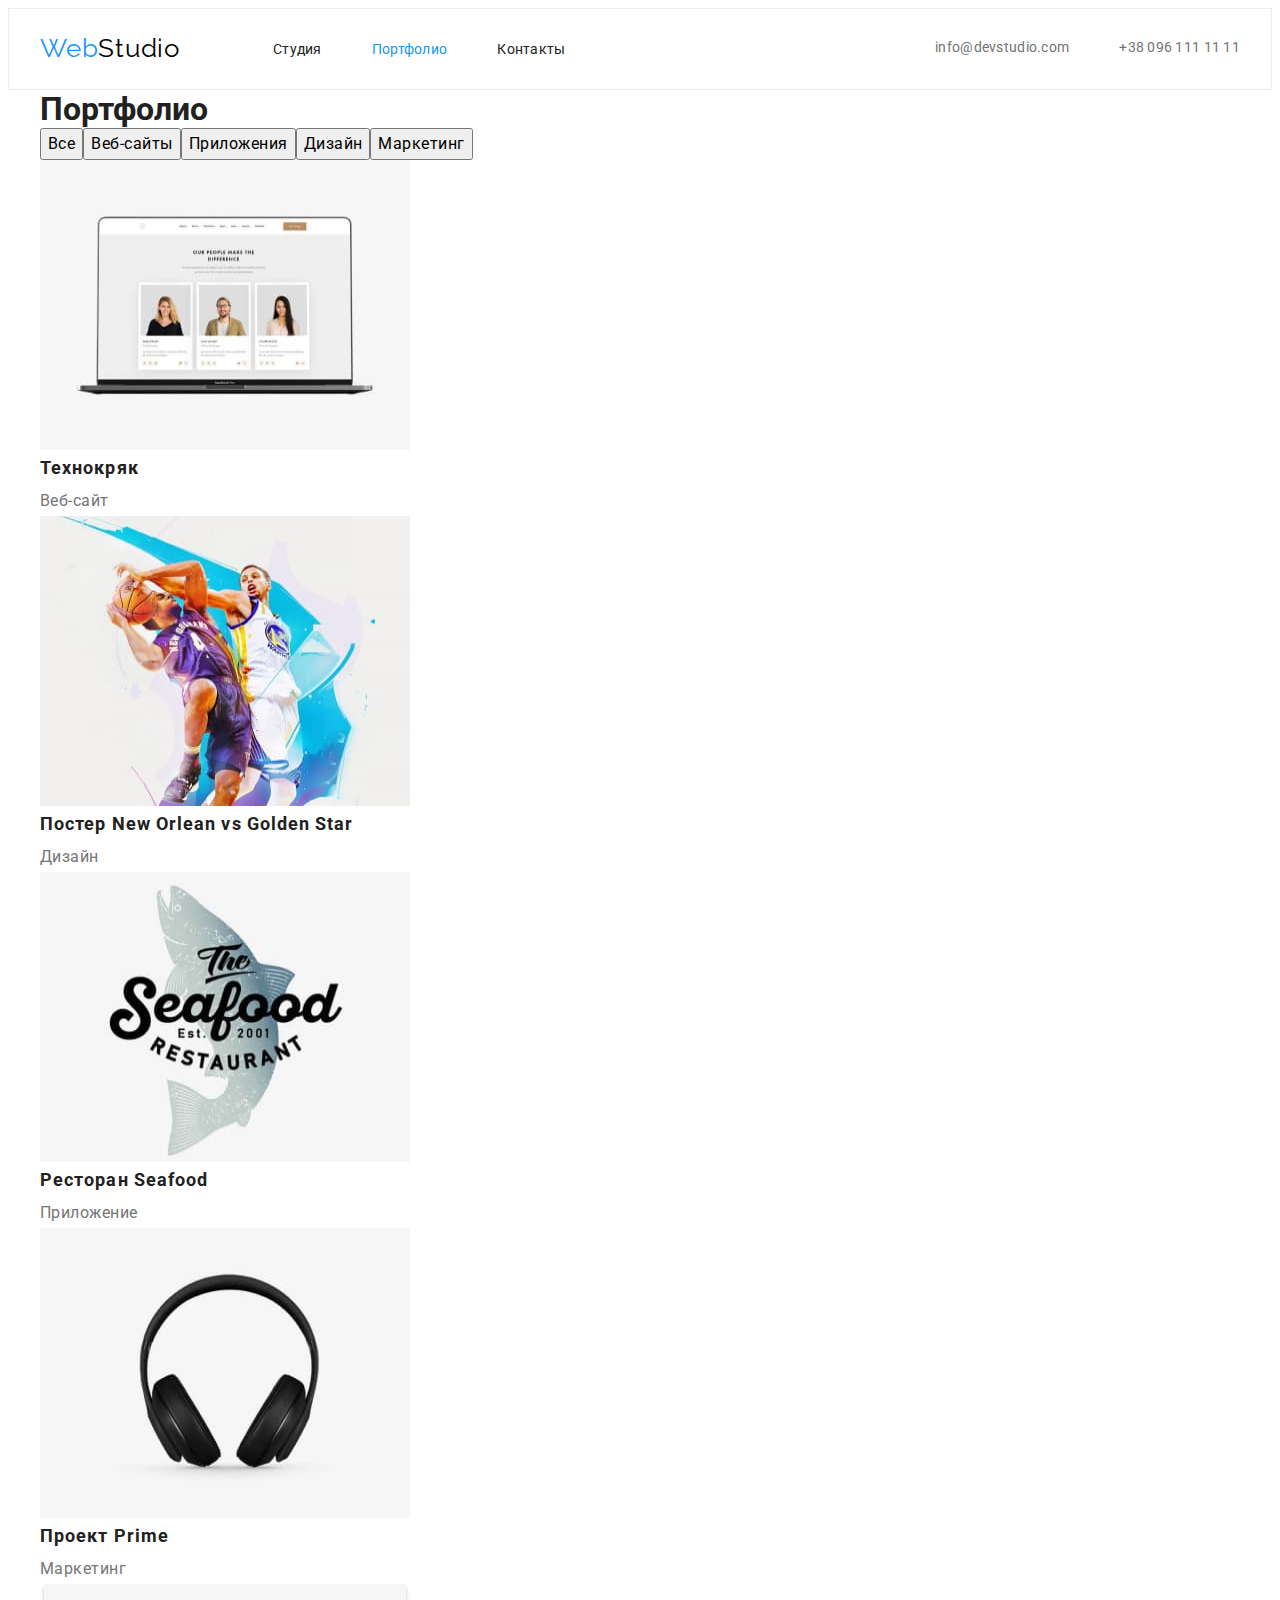
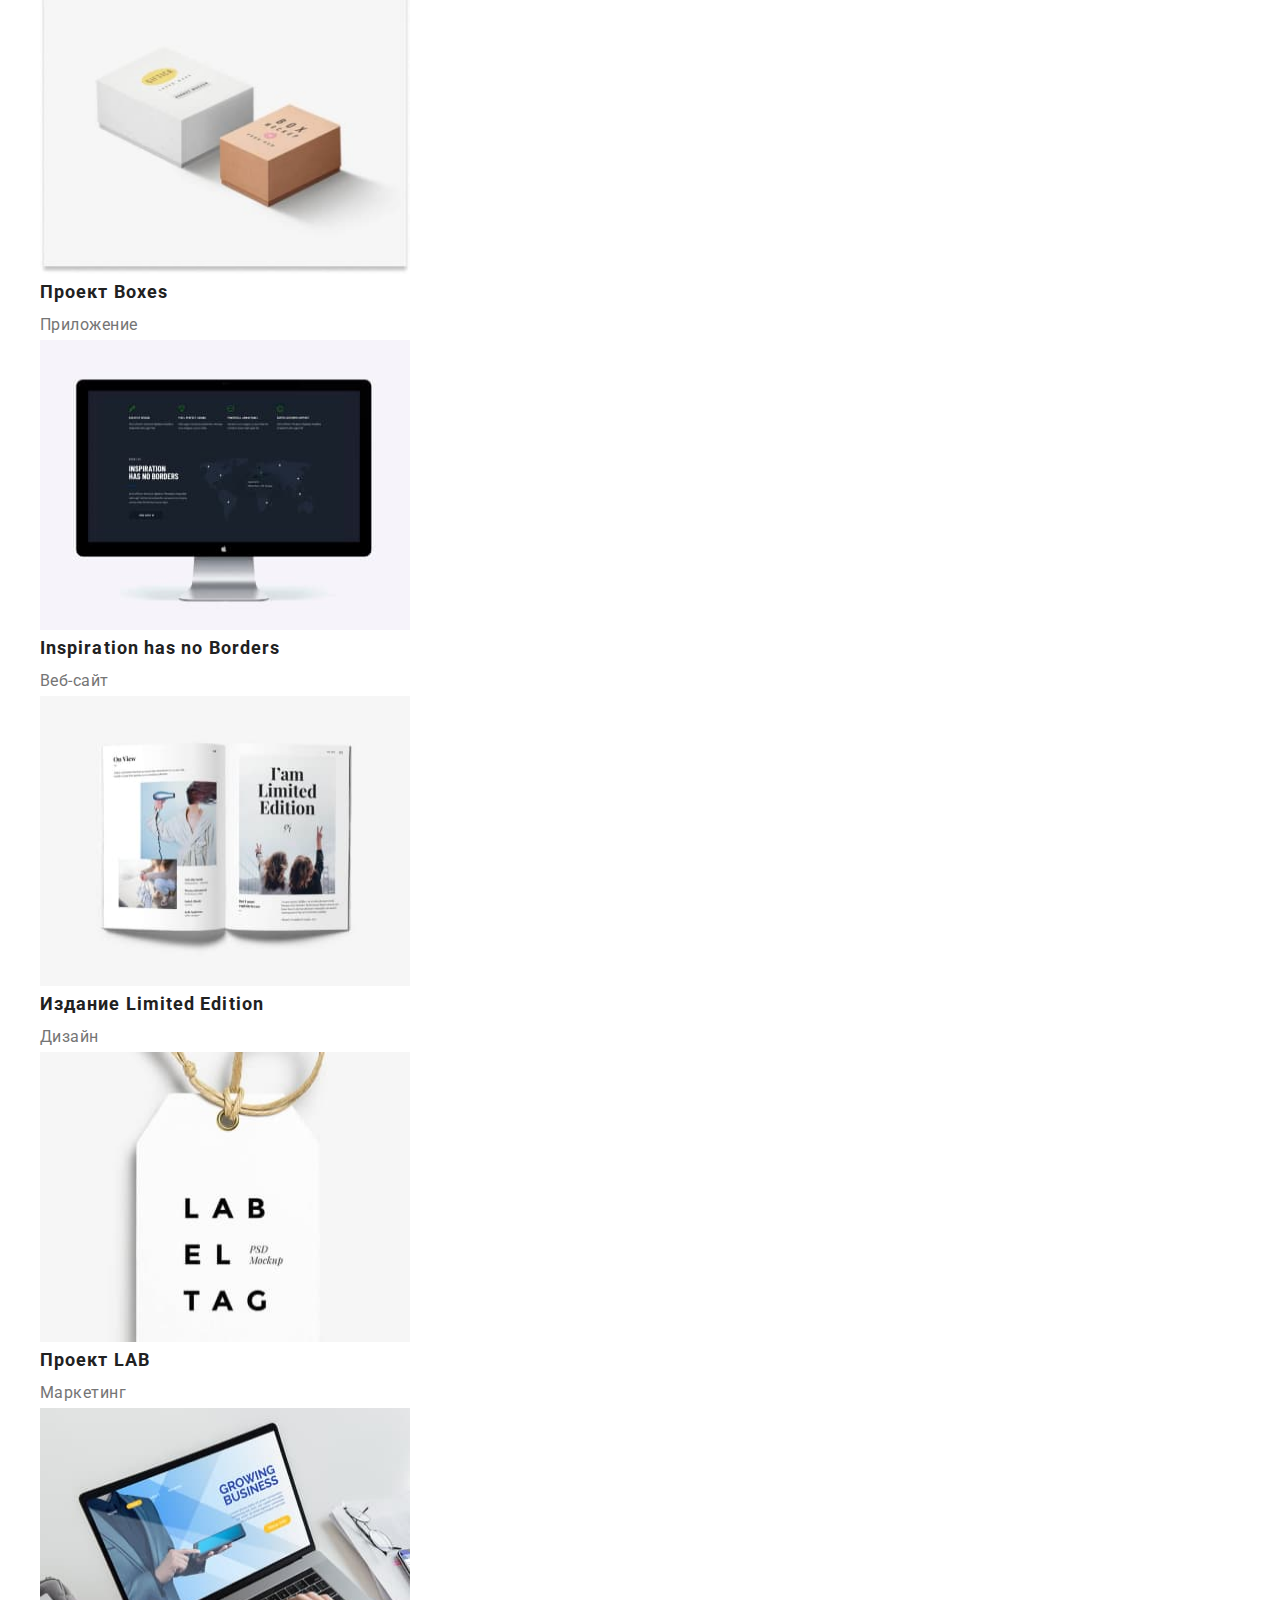
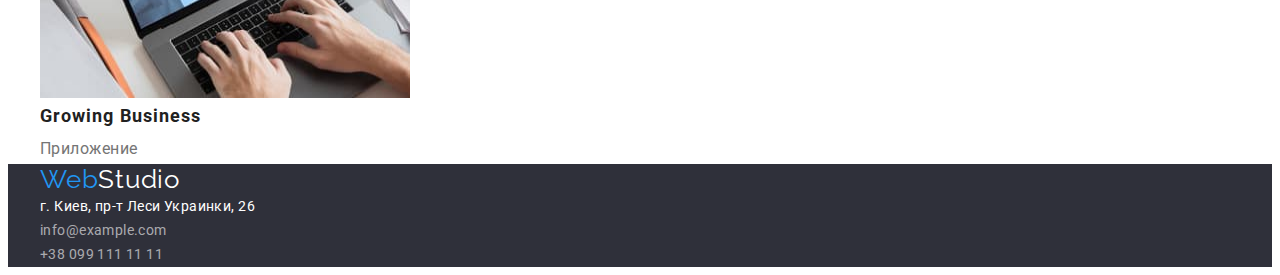
==== portfolio.html @ d072f364 "Добавляет некоторые флекс-контейнеры" ====
<!DOCTYPE html>
<html lang="ru">

<head>
    <meta charset="UTF-8">
    <meta http-equiv="X-UA-Compatible" content="IE=edge">
    <meta name="viewport" content="width=device-width, initial-scale=1.0">
    <title>Портфолио</title>
    <link rel="preconnect" href="https://fonts.googleapis.com">
    <link rel="preconnect" href="https://fonts.gstatic.com" crossorigin>
    <link href="https://fonts.googleapis.com/css2?family=Raleway:wght@700&family=Roboto:wght@400;500;700;900&display=swap"
    rel="stylesheet">
    <link rel="stylesheet" href="https://cdnjs.cloudflare.com/ajax/libs/modern-normalize/1.1.0/modern-normalize.min.css"
        integrity="sha512-wpPYUAdjBVSE4KJnH1VR1HeZfpl1ub8YT/NKx4PuQ5NmX2tKuGu6U/JRp5y+Y8XG2tV+wKQpNHVUX03MfMFn9Q=="
        crossorigin="anonymous" referrerpolicy="no-referrer" />
    <link rel="stylesheet" href="./css/styles.css">
</head>
<body class="body">
    <!-- HEADER -->
    <header class="page-header">
        <div class="container page-header-container">
        <nav class="navigation">
            <a class="logo link" href="/" lang="en">
                Web<span class="logo-dark">Studio</span></a>
            <ul class="menu list">
                <li class="menu-item">
                    <a class="menu-link link" href="">Студия</a>
                </li>
                <li class="menu-item">
                    <a class="menu-link link current" href="">Портфолио</a>
                </li>
                <li class="menu-item">
                    <a class="menu-link link" href="">Контакты</a>
                </li>
            </ul>
        </nav>
        <ul class="page-header-contacts list">
            <li>
                <a class="page-header-mail link" href="mailto:info@devstudio.com">info@devstudio.com</a>
            </li>
            <li>
                <a class="page-header-tel link" href="tel:+380961111111">+38 096 111 11 11</a>
            </li>
        </ul>
    </div>
    </header>
<main>
    <!-- PORTFOLIO -->
    <section class="portfolio-section">
        <div class="container">
        <h1 class="Invisible-title">Портфолио</h1>
        <ul class="project-btn-list list">
            <li class="project-list-item"> <button class="project-modal-btn" type="button">Все</button></li>
            <li class="project-list-item"> <button class="project-modal-btn" type="button">Веб-сайты</button></li>
            <li class="project-list-item"> <button class="project-modal-btn" type="button">Приложения</button></li>
            <li class="project-list-item"> <button class="project-modal-btn" type="button">Дизайн</button></li>
            <li class="project-list-item"> <button class="project-modal-btn" type="button">Маркетинг</button></li>
        </ul>
        <ul class="project-list list">
            <li class="project-list-item">
                <img class="project-img" src="./images/portfolio/technocrack-web.jpg" alt="Ноутбук с веб-сайтом" width="370" height="290" >
                <h2 class="project-title">Технокряк</h2>
                <p class="project-text">Веб-сайт</p>
            </li>
            <li class="project-list-item">
                <img class="project-img" src="./images/portfolio/poster-new-orlean.jpg" alt="Постер" width="370" height="290" >
                <h2 class="project-title">Постер <span lang="en">New Orlean vs Golden Star</span></h2>
                <p class="project-text">Дизайн</p>
            </li>
            <li class="project-list-item">
                <img class="project-img" src="./images/portfolio/seafood.jpg" alt="Название ресторана" width="370" height="290" >
                <h2 class="project-title">Ресторан <span lang="en">Seafood</span></h2>
                <p class="project-text">Приложение</p>
            </li>
            <li class="project-list-item">
                <img class="project-img" src="./images/portfolio/project-prime.jpg" alt="Наушники" width="370" height="290" >
                <h2 class="project-title">Проект <span lang="en">Prime</span></h2>
                <p class="project-text">Маркетинг</p>
            </li>
            <li class="project-list-item">
                <img class="project-img" src="./images/portfolio/project-boxes.jpg" alt="Две коробки" width="370" height="290" >
                <h2 class="project-title">Проект <span lang="en">Boxes</span></h2>
                <p class="project-text">Приложение</p>
            </li>
            <li class="project-list-item">
                <img class="project-img" src="./images/portfolio/inspiration-web.jpg" alt="Монитор" width="370" height="290" >
                <h2 class="project-title" lang="en">Inspiration has no Borders</h2>
                <p class="project-text">Веб-сайт</p>
            </li>
            <li class="project-list-item">
                <img class="project-img" src="./images/portfolio/limited-edition.jpg" alt="Открытая книга" width="370" height="290" >
                <h2 class="project-title">Издание <span lang="en">Limited Edition</span></h2>
                <p class="project-text">Дизайн</p>
            </li>
            <li class="project-list-item">
                <img class="project-img" src="./images/portfolio/project-lab.jpg" alt="Бирка" width="370" height="290" >
                <h2 class="project-title">Проект <span lang="en">LAB</span></h2>
                <p class="project-text">Маркетинг</p>
            </li>
            <li class="project-list-item">
                <img class="project-img" src="./images/portfolio/growing-bisness-app.jpg" alt="Печатает на ноутбуке" width="370" height="290" >
                <h2 class="project-title" lang="en">Growing Business</h2>
                <p class="project-text">Приложение</p>
            </li>
        </ul>
    </div>
    </section>
</main>
    <!-- FOOTER -->
    <footer class="footer">
        <div class="container">
            <a class="logo link" href="/" lang="en">Web<span class="logo-light">Studio</span></a>
            <!-- CONTACT INFORMATION -->
        <address class="contact-info">
            <ul class="contact-list list">
                <li class="contact-list-item"> 
                    <a class="contact-list-link link map" href="https://goo.gl/maps/mqFkWckFCeggj8cy6" target="_blank" rel="noopener noreferrer">г. Киев,
                        пр-т
                        Леси Украинки, 26</a>
                </li>
                <li class="contact-list-item">
                    <a  class="contact-list-link link connection" href="mailto:info@example.com">info@example.com</a>
                </li>
                <li class="contact-list-item">
                    <a  class="contact-list-link link connection" href="tel:+380991111111">+38 099 111 11 11</a>
                </li>
            </ul>
        </address>
    </div>
    </footer>
</body>

</html>
---- css/styles.css ----
:root{
    --primary-font-family:'Roboto', sans-serif;
    --secondary-font-family:'Raleway', sans-serif;
    --accent-color: #2196F3;
    --primary-text-color: #212121;
    --secondary-text-color: #757575;
    --background-modal-btn-color: #188CE8;
    --background-dark-color: #2F303A;
    --auxiliary-light-text-color: #FFFFFF;
    --auxiliary-dark-text-color: #000000;
}
/*======= COMPONENTS======= */
h1,h2,h3,p{
    margin-top: 0;
    margin-bottom: 0;
}

ul,ol{
    margin-top: 0;
    margin-bottom: 0;
    padding-left: 0;
}

img{
    display: block;
}

.list{
    list-style: none;
}

.link{
    text-decoration: none;
}
.body{
    font-family: var(--primary-font-family);
    color:var(--primary-text-color);
}

.container{
    width: 1200px;
    margin-left: auto;
    margin-right: auto;
    padding-right: 15px;
    padding-left: 15px;
}

.section{
    padding-top: 94px;
    padding-bottom: 94px;
}

/*======= /COMPONENTS======= */

/* =======HEADER======== */
.page-header{
    padding-top: 24px;
    padding-bottom: 25px;
    border: 1px solid #ECECEC;
}

.page-header-container{
    display: flex;
    align-items: center;
    justify-content: space-between;
}

.navigation{
    display: flex;
    align-items: center;
}

.logo{
    margin-right: 93px;
}

.menu{
    display: flex;
    }

.menu-item:not(:last-child){
    margin-right: 50px;
}

.page-header-contacts{
    display: flex;
    align-items: center;
}

.page-header-tel{
    margin-left: 50px;
}

.logo{
    font-family:var(--secondary-font-family);
    font-size: 26px;
    line-height: 1.19;
    letter-spacing: 0.03em;
    color: var(--accent-color);
}
.logo-dark{
    color: var(--auxiliary-dark-text-color);
}
.logo-light{
    color: var(--auxiliary-light-text-color);
}

.menu-link{
    font-size: 14px;
    line-height: 1.14;
    letter-spacing: 0.02em;
    color: var(--primary-text-color);
}

.menu-link:hover,
.menu-link:focus{
    color: var(--accent-color);
}

.menu-link.current{
    color: var(--accent-color);
}

.page-header-contacts{
    font-size: 14px;
    line-height: 1.14;
    letter-spacing: 0.02em;
    color: var(--secondary-text-color);
}

.page-header-mail:hover,
.page-header-mail:focus{
    color: var(--accent-color);
}

.page-header-tel:hover,
.page-header-tel:focus{
    color: var(--accent-color);
}
.page-header-mail,
.page-header-tel{
    color:var(--secondary-text-color)
}
/* =======/HEADER======== */

/* ========HERO======== */
.hero{
    background-color: var(--background-dark-color);
    text-align: center;
}

.hero-title{
    font-size: 44px;
    line-height: 1.36;
    letter-spacing: 0.06em;
    text-transform: uppercase;
    color: var(--auxiliary-light-text-color);
}

.modal-btn{
    min-width: 200px;
    border-radius: 4px;
    padding: 10px 32px;

    font-family: inherit;
    font-size: 16px;
    line-height: 1.88;
    letter-spacing: 0.06em;
    cursor: pointer;
    color: var(--auxiliary-light-text-color);
    background-color:var(--accent-color);
}

.modal-btn:hover,
.modal-btn:focus{
    color: var(--auxiliary-light-text-color);
    background-color: var(--background-modal-btn-color);
}
/* ========/HERO======== */

/* =======FEATURES======= */
.features-list-item-title{
    font-family: var(--primary-font-family);
    font-weight: 700;
    font-size: 14px;
    line-height: 1.14;
    letter-spacing: 0.03em;
    text-transform: uppercase;
}

.features-list-text{
    font-size: 14px;
    line-height: 1.71;
    letter-spacing: 0.03em;
    color: var(--secondary-text-color);
}

.features-list{
    display: flex;
}
/* =======/FEATURES======= */

/* ========ABOUT======== */
.about{
    padding-bottom: 94px;
}

.title{
    font-size: 36px;
    line-height: 1.17;
    letter-spacing: 0.03em;
     }
/* ========/ABOUT======== */

/*========OUR TEAM========*/
.employees-name{
    font-size: 16px;
    line-height: 1.19;
    letter-spacing: 0.03em;
      }

.employees-position{
    font-family: var(--primary-font-family);
    font-weight: 400;
    font-size: 16px;
    line-height: 1.19;
    letter-spacing: 0.03em;
    color: var(--secondary-text-color);
}
.employees-card{
    background-color: var(--auxiliary-light-text-color);
}
/*========/OUR TEAM========*/

/* =======FOOTER======= */
.footer{
    background-color: var(--background-dark-color);
}
.contact-list{
    font-style: normal;
    font-size: 14px;
    line-height: 1.71;
    letter-spacing: 0.03em;
}
.contact-list-link:hover,
.contact-list-link:focus{
    color: var(--accent-color);
}
.map{
    color: var(--auxiliary-light-text-color);
}
.connection{
    color: rgba(255, 255,255, 0.6);
}
/* =======/FOOTER======= */

/* =========PORTFOLIO========*/
.project-btn-list{
    display: flex;
    font-weight: wrap;
}

.project-modal-btn{
    font-family: inherit;
    font-size: 16px;
    line-height: 1.62;
    letter-spacing: 0.03em;
    cursor: pointer;
    color: var(--auxiliary-dark-text-color);
    }

.project-modal-btn:hover,
.project-modal-btn:focus{
    color: var(--auxiliary-light-text-color); 
    background-color: var(--accent-color);
}

.project-title{
    font-size: 18px;
    line-height: 36px;
    letter-spacing: 0.06em;
    }

.project-text{
    font-size: 16px;
    line-height: 30px;
    letter-spacing: 0.03em;
    color: var(--secondary-text-color)
}
/* =========/PORTFOLIO========*/
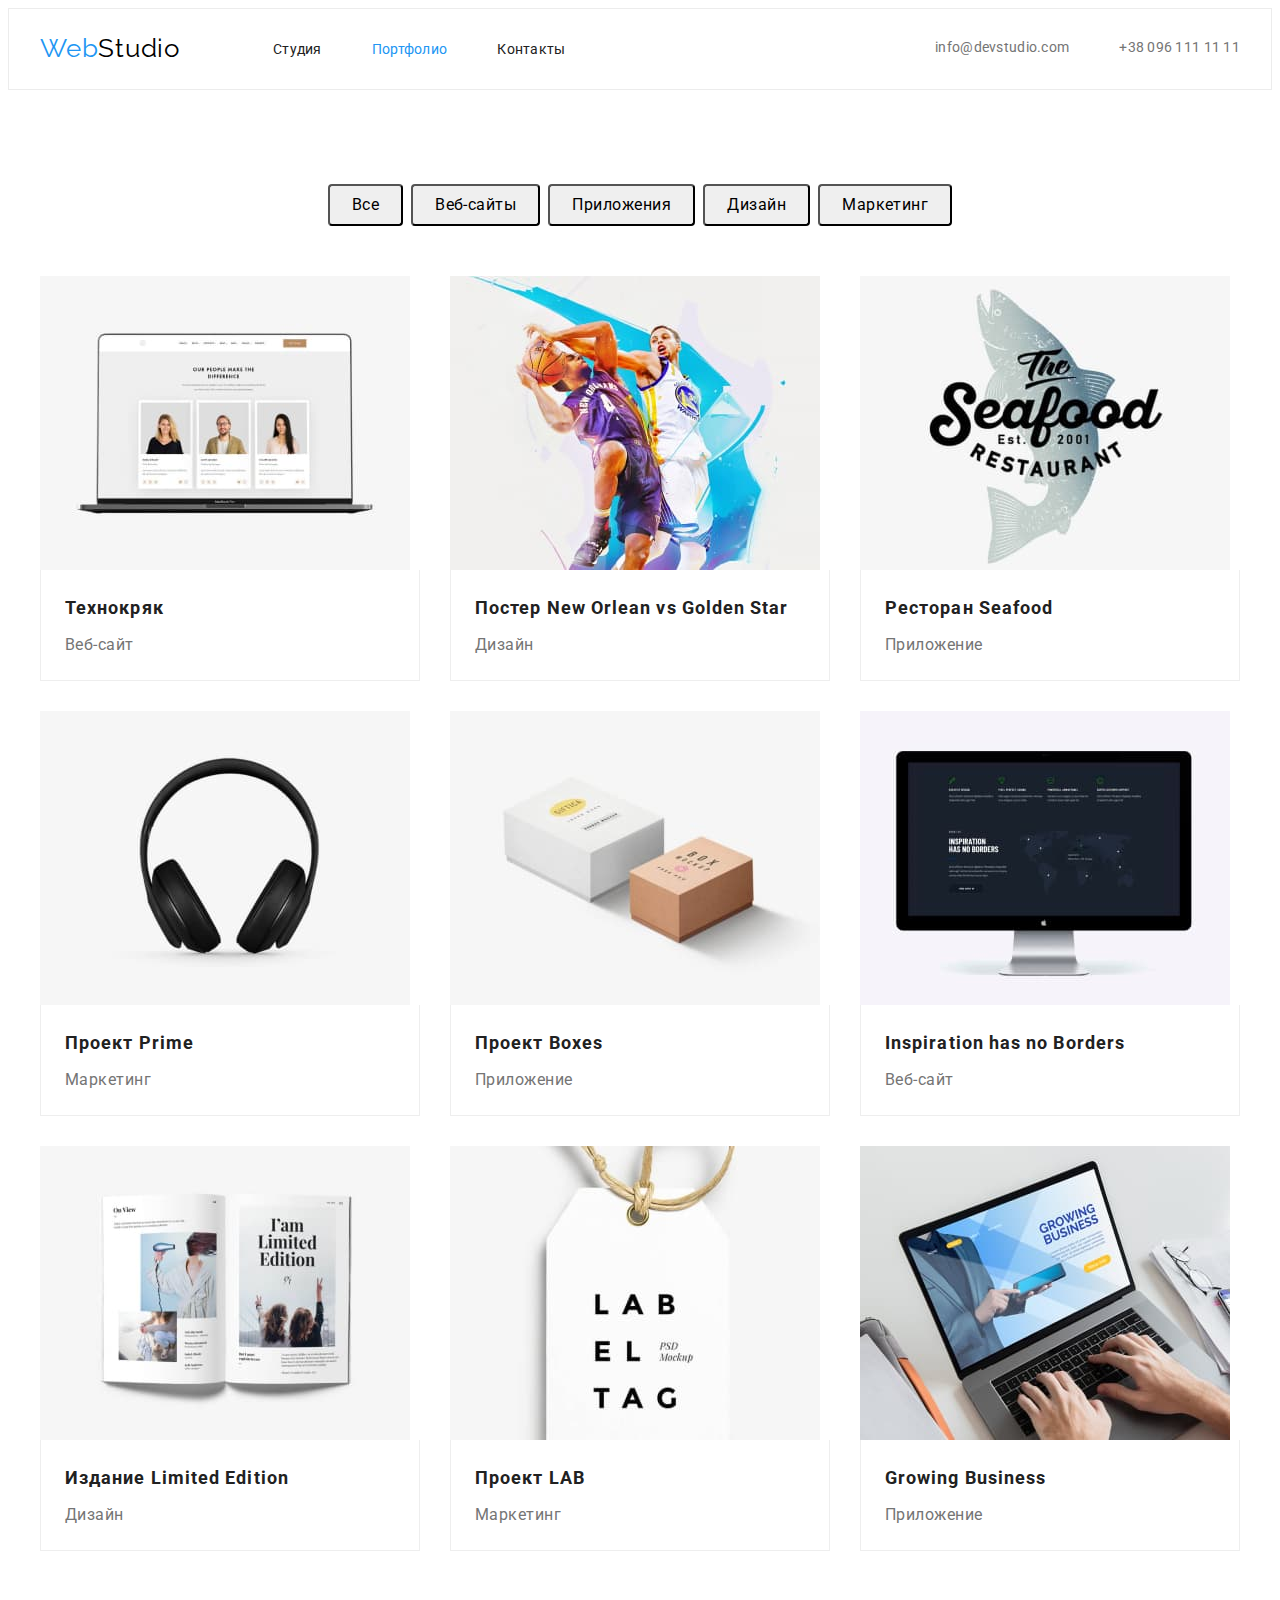
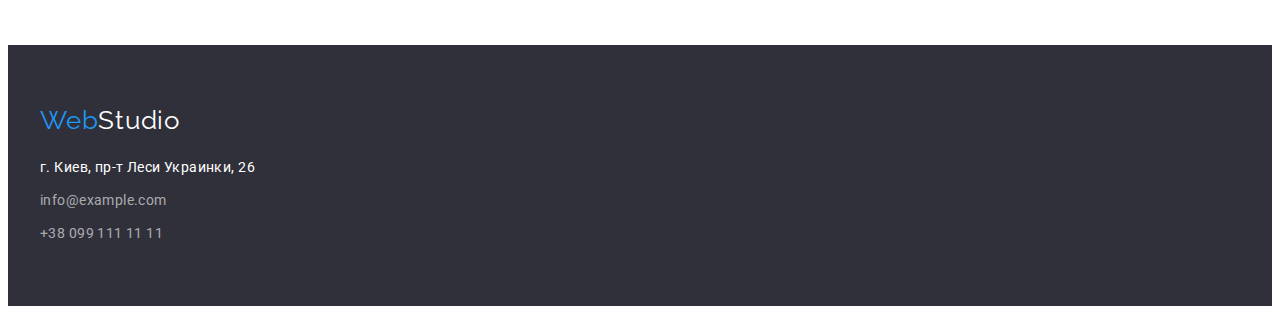
==== commit 0f4807b6: "Добавляет флексы и стили в индекс и портфолио" ====
--- a/portfolio.html
+++ b/portfolio.html
@@ -22,7 +22,7 @@
         <nav class="navigation">
             <a class="logo link" href="/" lang="en">
                 Web<span class="logo-dark">Studio</span></a>
-            <ul class="menu list">
+            <ul class="menu">
                 <li class="menu-item">
                     <a class="menu-link link" href="">Студия</a>
                 </li>
@@ -46,61 +46,79 @@
     </header>
 <main>
     <!-- PORTFOLIO -->
-    <section class="portfolio-section">
+    <section class="portfolio-section section">
         <div class="container">
-        <h1 class="Invisible-title">Портфолио</h1>
-        <ul class="project-btn-list list">
+        <h1 class="Invisible-title visually-hidden">Портфолио</h1>
+        <ul class="project-btn-list">
             <li class="project-list-item"> <button class="project-modal-btn" type="button">Все</button></li>
             <li class="project-list-item"> <button class="project-modal-btn" type="button">Веб-сайты</button></li>
             <li class="project-list-item"> <button class="project-modal-btn" type="button">Приложения</button></li>
             <li class="project-list-item"> <button class="project-modal-btn" type="button">Дизайн</button></li>
             <li class="project-list-item"> <button class="project-modal-btn" type="button">Маркетинг</button></li>
         </ul>
-        <ul class="project-list list">
-            <li class="project-list-item">
+        <ul class="project-cards-list">
+            <li class="cards-list-item">
                 <img class="project-img" src="./images/portfolio/technocrack-web.jpg" alt="Ноутбук с веб-сайтом" width="370" height="290" >
+            <div class="project-cards-content-wrapper">
                 <h2 class="project-title">Технокряк</h2>
                 <p class="project-text">Веб-сайт</p>
+            </div>
             </li>
-            <li class="project-list-item">
+            <li class="cards-list-item">
                 <img class="project-img" src="./images/portfolio/poster-new-orlean.jpg" alt="Постер" width="370" height="290" >
+            <div class="project-cards-content-wrapper">
                 <h2 class="project-title">Постер <span lang="en">New Orlean vs Golden Star</span></h2>
                 <p class="project-text">Дизайн</p>
+            </div>
             </li>
-            <li class="project-list-item">
+            <li class="cards-list-item">
                 <img class="project-img" src="./images/portfolio/seafood.jpg" alt="Название ресторана" width="370" height="290" >
+            <div class="project-cards-content-wrapper">
                 <h2 class="project-title">Ресторан <span lang="en">Seafood</span></h2>
                 <p class="project-text">Приложение</p>
+            </div>
             </li>
-            <li class="project-list-item">
+            <li class="cards-list-item">
                 <img class="project-img" src="./images/portfolio/project-prime.jpg" alt="Наушники" width="370" height="290" >
+            <div class="project-cards-content-wrapper">
                 <h2 class="project-title">Проект <span lang="en">Prime</span></h2>
                 <p class="project-text">Маркетинг</p>
+            </div>
             </li>
-            <li class="project-list-item">
+            <li class="cards-list-item">
                 <img class="project-img" src="./images/portfolio/project-boxes.jpg" alt="Две коробки" width="370" height="290" >
+            <div class="project-cards-content-wrapper">
                 <h2 class="project-title">Проект <span lang="en">Boxes</span></h2>
                 <p class="project-text">Приложение</p>
+            </div>
             </li>
-            <li class="project-list-item">
+            <li class="cards-list-item">
                 <img class="project-img" src="./images/portfolio/inspiration-web.jpg" alt="Монитор" width="370" height="290" >
+            <div class="project-cards-content-wrapper">
                 <h2 class="project-title" lang="en">Inspiration has no Borders</h2>
                 <p class="project-text">Веб-сайт</p>
+            </div>
             </li>
-            <li class="project-list-item">
+            <li class="cards-list-item">
                 <img class="project-img" src="./images/portfolio/limited-edition.jpg" alt="Открытая книга" width="370" height="290" >
+            <div class="project-cards-content-wrapper">
                 <h2 class="project-title">Издание <span lang="en">Limited Edition</span></h2>
                 <p class="project-text">Дизайн</p>
+            </div>
             </li>
-            <li class="project-list-item">
+            <li class="cards-list-item">
                 <img class="project-img" src="./images/portfolio/project-lab.jpg" alt="Бирка" width="370" height="290" >
+            <div class="project-cards-content-wrapper">
                 <h2 class="project-title">Проект <span lang="en">LAB</span></h2>
                 <p class="project-text">Маркетинг</p>
+            </div>
             </li>
-            <li class="project-list-item">
+            <li class="cards-list-item">
                 <img class="project-img" src="./images/portfolio/growing-bisness-app.jpg" alt="Печатает на ноутбуке" width="370" height="290" >
+            <div class="project-cards-content-wrapper">
                 <h2 class="project-title" lang="en">Growing Business</h2>
                 <p class="project-text">Приложение</p>
+            </div>
             </li>
         </ul>
     </div>
@@ -109,10 +127,10 @@
     <!-- FOOTER -->
     <footer class="footer">
         <div class="container">
-            <a class="logo link" href="/" lang="en">Web<span class="logo-light">Studio</span></a>
+            <a class="logo link footer-logo " href="/" lang="en">Web<span class="logo-light">Studio</span></a>
             <!-- CONTACT INFORMATION -->
         <address class="contact-info">
-            <ul class="contact-list list">
+            <ul class="contact-list">
                 <li class="contact-list-item"> 
                     <a class="contact-list-link link map" href="https://goo.gl/maps/mqFkWckFCeggj8cy6" target="_blank" rel="noopener noreferrer">г. Киев,
                         пр-т
--- a/css/styles.css
+++ b/css/styles.css
@@ -19,19 +19,19 @@
     margin-top: 0;
     margin-bottom: 0;
     padding-left: 0;
+    list-style: none;
 }
 
 img{
     display: block;
-}
-
-.list{
-    list-style: none;
+    max-width: 100%;
+    height: auto;
 }
 
 .link{
     text-decoration: none;
 }
+
 .body{
     font-family: var(--primary-font-family);
     color:var(--primary-text-color);
@@ -50,6 +50,23 @@
     padding-bottom: 94px;
 }
 
+.section-title{
+    margin-bottom: 10px;
+}
+
+.visually-hidden {
+    position: absolute;
+    width: 1px;
+    height: 1px;
+    margin: -1px;
+    border: 0;
+    padding: 0;
+    white-space: nowrap;
+    clip-path: inset(100%);
+    clip: rect(0 0 0 0);
+    overflow: hidden;
+    }
+
 /*======= /COMPONENTS======= */
 
 /* =======HEADER======== */
@@ -82,11 +99,6 @@
     margin-right: 50px;
 }
 
-.page-header-contacts{
-    display: flex;
-    align-items: center;
-}
-
 .page-header-tel{
     margin-left: 50px;
 }
@@ -100,9 +112,6 @@
 }
 .logo-dark{
     color: var(--auxiliary-dark-text-color);
-}
-.logo-light{
-    color: var(--auxiliary-light-text-color);
 }
 
 .menu-link{
@@ -122,6 +131,9 @@
 }
 
 .page-header-contacts{
+    display: flex;
+    align-items: center;
+
     font-size: 14px;
     line-height: 1.14;
     letter-spacing: 0.02em;
@@ -147,9 +159,16 @@
 .hero{
     background-color: var(--background-dark-color);
     text-align: center;
+    padding-top: 200px;
+    padding-bottom: 200px;
 }
 
 .hero-title{
+    width: 696px;
+    margin-left: auto;
+    margin-right: auto;
+    margin-bottom: 30px;
+
     font-size: 44px;
     line-height: 1.36;
     letter-spacing: 0.06em;
@@ -197,15 +216,45 @@
 
 .features-list{
     display: flex;
-}
+    flex-wrap: wrap;
+    margin: -15px;
+}
+
+.features-list-item{
+    margin: 15px;
+}
+
+.features-list-item{
+    flex-basis: calc((100% - 120px) / 4);
+}
+
+/* .features-list-item:not(:last-child){ */
+    /* margin-right: 30px; */
+
 /* =======/FEATURES======= */
 
 /* ========ABOUT======== */
 .about{
-    padding-bottom: 94px;
+    padding-top: 0;
+}
+
+.about-list{
+    display: flex;
+    flex-direction: row;
+}
+
+.about-list-item{
+    flex: basis calc((100% - 60px) / 3);
+}
+
+.about-list-item:not(:last-child){
+    margin-right: 30px;
 }
 
 .title{
+    text-align: center;
+    margin-bottom: 50px;
+
     font-size: 36px;
     line-height: 1.17;
     letter-spacing: 0.03em;
@@ -213,11 +262,36 @@
 /* ========/ABOUT======== */
 
 /*========OUR TEAM========*/
+.employees-section{
+    background: #F5F4FA;
+}
+
+.employees-list{
+    display: flex;
+    flex-wrap: wrap;
+}
+
+.employees-card{
+    flex-basis: calc((100% - 90px) / 4);
+}
+
+.employees-card:not(:last-child){
+    margin-right: 30px;
+}
+
+/* ЕСЛИ ДОБАВЯТСЯ ЕЩЕ РАБОТНИКИ
+.employees-card:not(:nth-child(4n)){
+    margin-right: 30px;}
+ 
+.employees-card:not(:nth-last-child(- n + 4)){
+    margin-bottom: 30px ;
+ } */
+
 .employees-name{
     font-size: 16px;
     line-height: 1.19;
     letter-spacing: 0.03em;
-      }
+    }
 
 .employees-position{
     font-family: var(--primary-font-family);
@@ -230,12 +304,30 @@
 .employees-card{
     background-color: var(--auxiliary-light-text-color);
 }
+
+.employees-cards-content-wrapper{
+    text-align: center;
+    padding-top: 30px;
+    padding-bottom: 30px;;
+}
 /*========/OUR TEAM========*/
 
 /* =======FOOTER======= */
 .footer{
+    padding-top: 60px;
+    padding-bottom: 60px;
     background-color: var(--background-dark-color);
 }
+
+.logo-light {
+    color: var(--auxiliary-light-text-color);
+}
+
+.footer-logo{
+    display: inline-block;
+    margin-bottom: 20px;
+}
+
 .contact-list{
     font-style: normal;
     font-size: 14px;
@@ -252,15 +344,28 @@
 .connection{
     color: rgba(255, 255,255, 0.6);
 }
+
+.contact-list-item:not(:last-child){
+    margin-bottom: 9px;
+}
+
 /* =======/FOOTER======= */
 
 /* =========PORTFOLIO========*/
 .project-btn-list{
     display: flex;
-    font-weight: wrap;
+    justify-content: center;
+    margin-bottom: 50px;
+}
+
+.project-list-item:not(:last-child){
+    margin-right: 8px;
 }
 
 .project-modal-btn{
+    border-radius: 4px;
+    padding: 6px 22px;
+
     font-family: inherit;
     font-size: 16px;
     line-height: 1.62;
@@ -275,7 +380,34 @@
     background-color: var(--accent-color);
 }
 
+.project-cards-list{
+    display: flex;
+    flex-wrap: wrap;
+}
+
+.cards-list-item{
+    flex-basis: calc((100% - 60px) / 3);
+}
+
+.cards-list-item:not(:nth-child(3n)){
+    margin-right: 30px;
+}
+
+.cards-list-item:not(:nth-last-child(-n + 3)){
+    margin-bottom: 30px;
+}
+
+.project-cards-content-wrapper{
+    padding: 20px 24px;
+    border: 1px solid #EEEEEE;
+    border-top: none;
+
+    background-color: var(--auxiliary-light-text-color);
+}
+
 .project-title{
+    margin-bottom: 4px;
+
     font-size: 18px;
     line-height: 36px;
     letter-spacing: 0.06em;
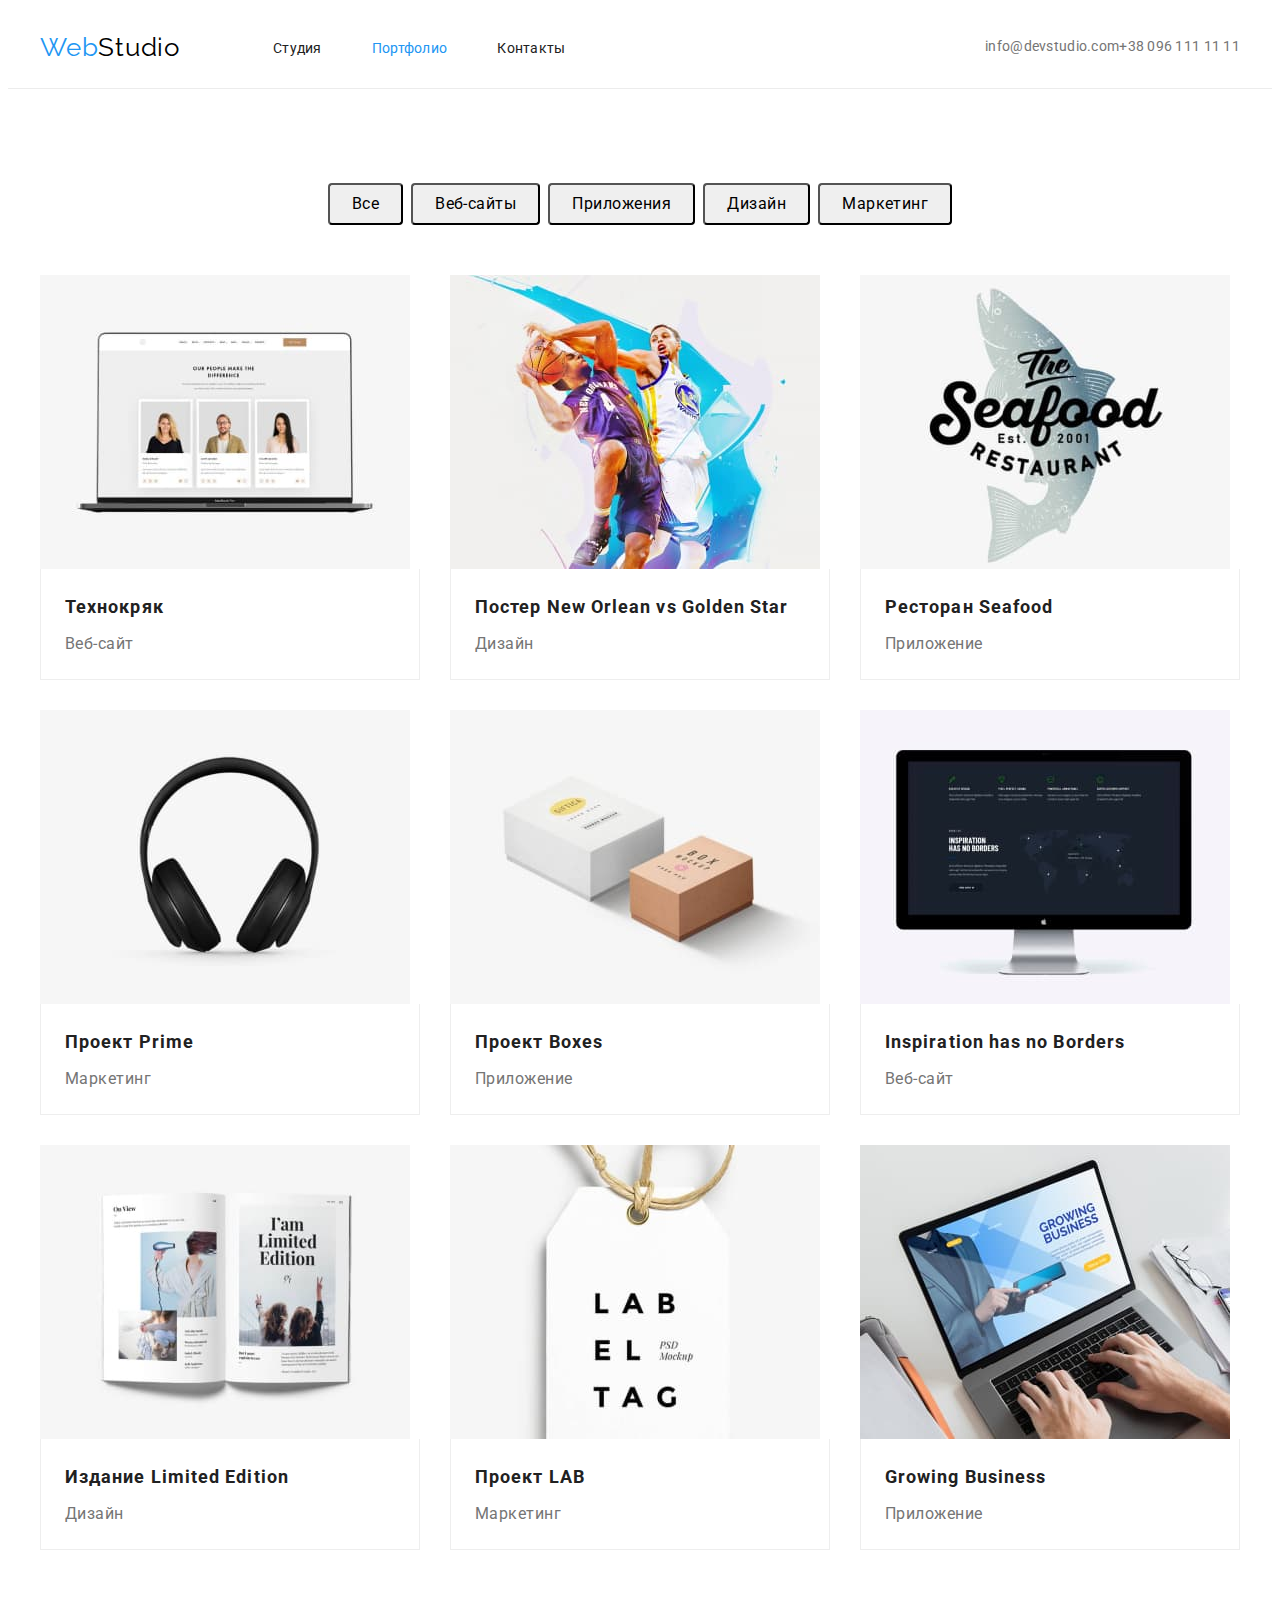
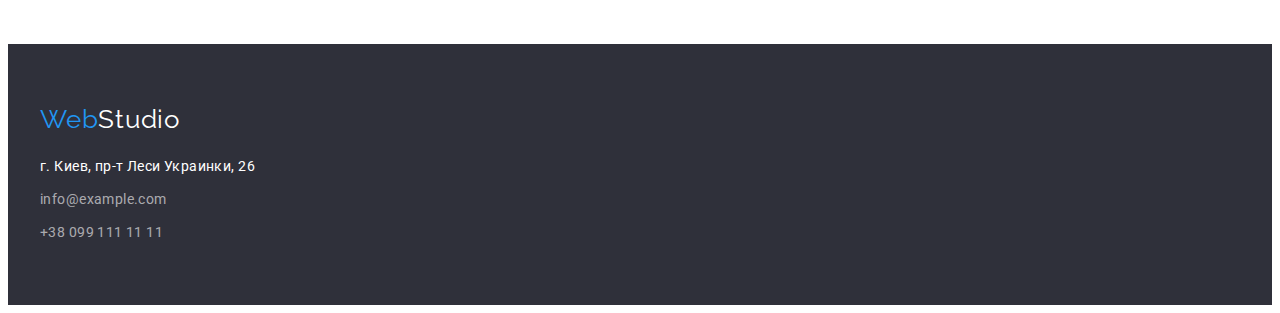
==== commit de36c321: "Добавляет исправления" ====
--- a/portfolio.html
+++ b/portfolio.html
@@ -20,7 +20,7 @@
     <header class="page-header">
         <div class="container page-header-container">
         <nav class="navigation">
-            <a class="logo link" href="/" lang="en">
+            <a class="logo link logo-header" href="/" lang="en">
                 Web<span class="logo-dark">Studio</span></a>
             <ul class="menu">
                 <li class="menu-item">
@@ -46,7 +46,7 @@
     </header>
 <main>
     <!-- PORTFOLIO -->
-    <section class="portfolio-section section">
+    <section class="section">
         <div class="container">
         <h1 class="Invisible-title visually-hidden">Портфолио</h1>
         <ul class="project-btn-list">
--- a/css/styles.css
+++ b/css/styles.css
@@ -73,7 +73,7 @@
 .page-header{
     padding-top: 24px;
     padding-bottom: 25px;
-    border: 1px solid #ECECEC;
+    border-bottom: 1px solid #ECECEC;
 }
 
 .page-header-container{
@@ -87,7 +87,7 @@
     align-items: center;
 }
 
-.logo{
+.logo-header{
     margin-right: 93px;
 }
 
@@ -99,7 +99,7 @@
     margin-right: 50px;
 }
 
-.page-header-tel{
+.header-tel{
     margin-left: 50px;
 }
 
